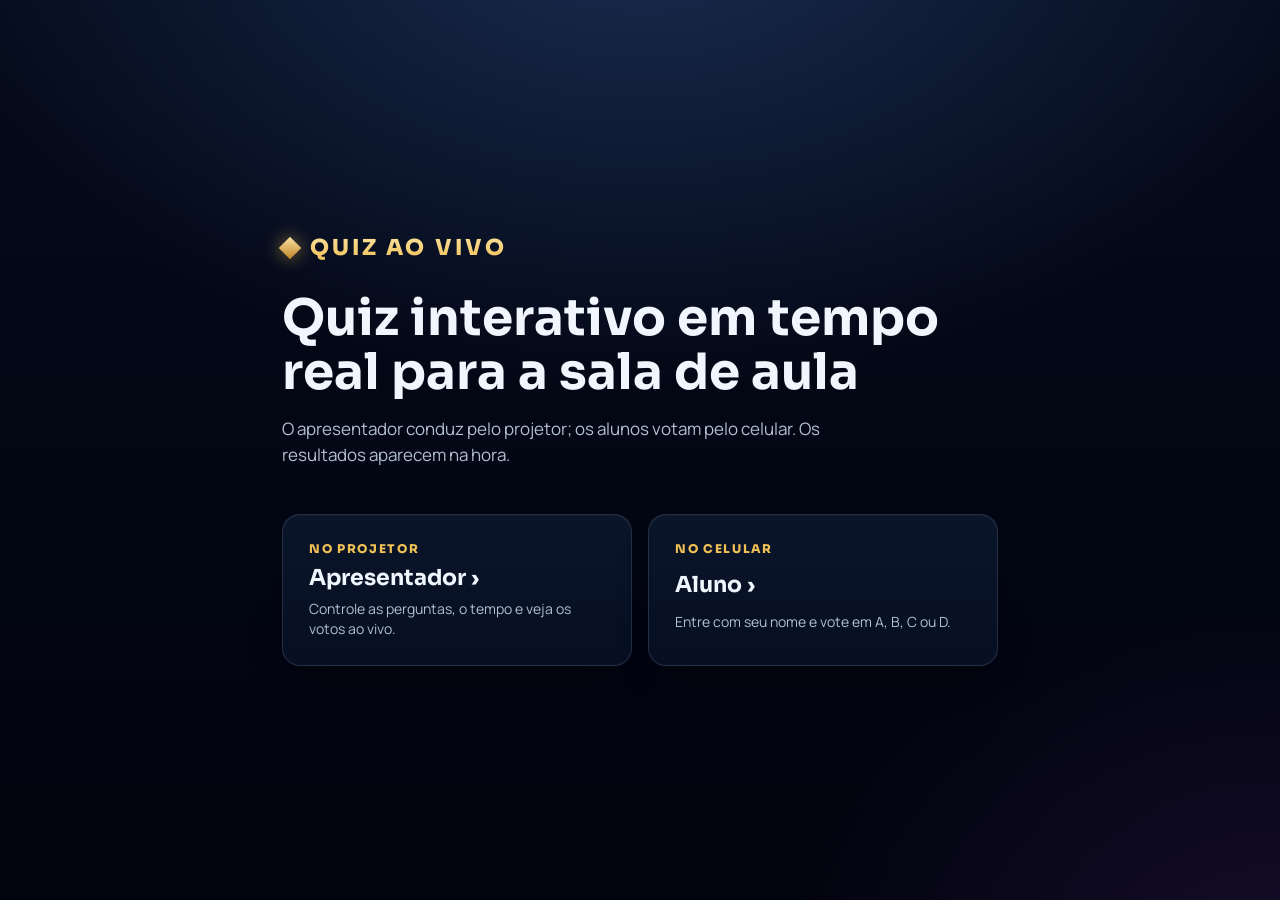
==== index.html @ 407c2910 "up show de fundeco" ====
<!DOCTYPE html>
<html lang="pt-BR">
<head>
<meta charset="UTF-8">
<meta name="viewport" content="width=device-width, initial-scale=1">
<title>Quiz ao vivo</title>
<link rel="preconnect" href="https://fonts.googleapis.com">
<link rel="preconnect" href="https://fonts.gstatic.com" crossorigin>
<link href="https://fonts.googleapis.com/css2?family=Sora:wght@400;600;700;800&family=Manrope:wght@400;500;600;700&display=swap" rel="stylesheet">
<link rel="stylesheet" href="styles.css">
<style>
  .home { max-width: 760px; margin: 0 auto; min-height: 100vh; display: flex; flex-direction: column; justify-content: center; gap: 30px; padding: 40px 22px; }
  .home .marca { font-size: 22px; }
  .home h1 { font-family: var(--fonte-display); font-size: clamp(30px, 6vw, 50px); line-height: 1.08; text-wrap: balance; }
  .home p { color: var(--tx-suave); font-size: 17px; line-height: 1.5; max-width: 56ch; }
  .acessos { display: grid; grid-template-columns: 1fr 1fr; gap: 16px; }
  .acesso { padding: 26px; text-decoration: none; color: var(--tx); display: grid; gap: 8px; transition: transform .14s ease, border-color .2s ease; }
  .acesso:hover { transform: translateY(-3px); border-color: var(--ouro); }
  .acesso .tag { font-family: var(--fonte-display); font-weight: 800; letter-spacing: .14em; text-transform: uppercase; font-size: 12px; color: var(--ouro); }
  .acesso .t { font-family: var(--fonte-display); font-weight: 700; font-size: 22px; }
  .acesso .d { color: var(--tx-suave); font-size: 14px; line-height: 1.4; }
  @media (max-width: 560px) { .acessos { grid-template-columns: 1fr; } }
</style>
</head>
<body>
<div class="home">
  <div class="marca"><span class="losango"></span><span class="nome">QUIZ AO VIVO</span></div>
  <div>
    <h1>Quiz interativo em tempo real para a sala de aula</h1>
    <p>O apresentador conduz pelo projetor; os alunos votam pelo celular. Os resultados aparecem na hora.</p>
  </div>
  <div class="acessos">
    <a class="acesso cartao" href="apresentador.html">
      <span class="tag">No projetor</span>
      <span class="t">Apresentador ›</span>
      <span class="d">Controle as perguntas, o tempo e veja os votos ao vivo.</span>
    </a>
    <a class="acesso cartao" href="aluno.html">
      <span class="tag">No celular</span>
      <span class="t">Aluno ›</span>
      <span class="d">Entre com seu nome e vote em A, B, C ou D.</span>
    </a>
  </div>
</div>
</body>
</html>
---- styles.css ----
/* ============================================================================
   STYLES.CSS  —  Sistema visual compartilhado (apresentador + aluno)
   ----------------------------------------------------------------------------
   Estética "game-show" ORIGINAL: fundo azul-noite profundo, destaques em
   dourado/âmbar, e as quatro opções A/B/C/D em cores próprias.
   ========================================================================== */

:root {
  /* Fundo / superfícies */
  --bg-0:      oklch(0.15 0.035 264);   /* azul-noite mais escuro */
  --bg-1:      oklch(0.20 0.045 263);   /* painel */
  --bg-2:      oklch(0.26 0.050 262);   /* painel elevado */
  --linha:     oklch(0.40 0.05 262 / 0.55);

  /* Texto */
  --tx:        oklch(0.97 0.012 250);
  --tx-suave:  oklch(0.80 0.03 255);
  --tx-fraco:  oklch(0.62 0.03 258);

  /* Dourado / destaque */
  --ouro:      oklch(0.83 0.135 85);
  --ouro-claro:oklch(0.92 0.09 90);
  --ouro-escuro:oklch(0.66 0.13 75);

  /* Cores das opções (base + brilho) */
  --A:  oklch(0.62 0.16 252);  --A-glow: oklch(0.62 0.16 252 / 0.45);
  --B:  oklch(0.66 0.15 152);  --B-glow: oklch(0.66 0.15 152 / 0.45);
  --C:  oklch(0.70 0.16 56);   --C-glow: oklch(0.70 0.16 56 / 0.45);
  --D:  oklch(0.60 0.18 305);  --D-glow: oklch(0.60 0.18 305 / 0.45);

  /* Semânticas */
  --certo:   oklch(0.72 0.18 150);
  --errado:  oklch(0.63 0.20 25);

  --raio:    18px;
  --raio-sm: 12px;

  --fonte-display: "Sora", system-ui, sans-serif;
  --fonte-texto:   "Manrope", system-ui, sans-serif;
}

* { box-sizing: border-box; }

html, body {
  margin: 0;
  padding: 0;
  font-family: var(--fonte-texto);
  color: var(--tx);
  background:
    radial-gradient(1200px 800px at 50% -10%, oklch(0.30 0.07 262) 0%, transparent 60%),
    radial-gradient(900px 700px at 100% 110%, oklch(0.24 0.08 300 / 0.6) 0%, transparent 55%),
    linear-gradient(180deg, var(--bg-0), oklch(0.11 0.03 266));
  background-attachment: fixed;
  min-height: 100vh;
  -webkit-font-smoothing: antialiased;
}

h1, h2, h3 { font-family: var(--fonte-display); font-weight: 700; margin: 0; }

/* Marca/título do quiz */
.marca {
  display: inline-flex;
  align-items: center;
  gap: 12px;
  font-family: var(--fonte-display);
  font-weight: 800;
  letter-spacing: 0.14em;
  text-transform: uppercase;
}
.marca .losango {
  width: 16px; height: 16px;
  background: linear-gradient(135deg, var(--ouro-claro), var(--ouro-escuro));
  transform: rotate(45deg);
  box-shadow: 0 0 18px var(--ouro-glow, oklch(0.83 0.135 85 / 0.6));
}
.marca .nome {
  background: linear-gradient(180deg, var(--ouro-claro), var(--ouro));
  -webkit-background-clip: text; background-clip: text;
  color: transparent;
}

/* Chips / pílulas */
.chip {
  display: inline-flex; align-items: center; gap: 8px;
  padding: 8px 14px;
  border-radius: 999px;
  background: var(--bg-2);
  border: 1px solid var(--linha);
  font-weight: 600;
  font-size: 14px;
  color: var(--tx-suave);
}
.chip .ponto {
  width: 9px; height: 9px; border-radius: 50%;
  background: var(--certo);
  box-shadow: 0 0 0 3px oklch(0.72 0.18 150 / 0.25);
}
.chip .ponto.off { background: var(--tx-fraco); box-shadow: none; }

/* Cartões */
.cartao {
  background: linear-gradient(180deg, var(--bg-1), oklch(0.17 0.04 264));
  border: 1px solid var(--linha);
  border-radius: var(--raio);
  box-shadow: 0 20px 50px -28px oklch(0 0 0 / 0.8), inset 0 1px 0 oklch(1 0 0 / 0.04);
}

/* Botões de controle (apresentador) */
.btn {
  font-family: var(--fonte-display);
  font-weight: 700;
  font-size: 17px;
  letter-spacing: 0.01em;
  border: 1px solid var(--linha);
  background: var(--bg-2);
  color: var(--tx);
  padding: 16px 22px;
  border-radius: var(--raio-sm);
  cursor: pointer;
  transition: transform .12s ease, filter .15s ease, background .15s ease, opacity .15s ease;
  display: inline-flex; align-items: center; justify-content: center; gap: 10px;
}
.btn:hover { transform: translateY(-2px); filter: brightness(1.08); }
.btn:active { transform: translateY(0); }
.btn:disabled { opacity: .4; cursor: not-allowed; transform: none; filter: none; }

.btn-ouro {
  background: linear-gradient(180deg, var(--ouro-claro), var(--ouro-escuro));
  color: oklch(0.22 0.05 70);
  border-color: oklch(0.7 0.13 80);
  box-shadow: 0 10px 28px -10px oklch(0.83 0.135 85 / 0.6);
}
.btn-verde { background: linear-gradient(180deg, oklch(0.72 0.17 150), oklch(0.55 0.16 150)); color: #04140c; border-color: oklch(0.6 0.16 150); }
.btn-fantasma { background: transparent; }

/* Badge da letra da opção */
.letra {
  flex: none;
  display: grid; place-items: center;
  font-family: var(--fonte-display);
  font-weight: 800;
  color: var(--tx);
  background: var(--op-cor, var(--bg-2));
  box-shadow: 0 0 24px -6px var(--op-glow, transparent), inset 0 1px 0 oklch(1 0 0 / 0.25);
}

/* Mapeia classes de opção -> variáveis de cor */
.op-A { --op-cor: var(--A); --op-glow: var(--A-glow); }
.op-B { --op-cor: var(--B); --op-glow: var(--B-glow); }
.op-C { --op-cor: var(--C); --op-glow: var(--C-glow); }
.op-D { --op-cor: var(--D); --op-glow: var(--D-glow); }

/* utilidades */
.esconder { display: none !important; }
.mono { font-family: ui-monospace, "SF Mono", Menlo, monospace; }

@keyframes surgir { from { opacity: 0; transform: translateY(8px); } to { opacity: 1; transform: none; } }
@keyframes pulso  { 0%,100% { opacity: 1; } 50% { opacity: .55; } }
@keyframes brilho-ouro {
  0%,100% { box-shadow: 0 0 0 0 oklch(0.83 0.135 85 / 0.0); }
  50%     { box-shadow: 0 0 30px 4px oklch(0.83 0.135 85 / 0.35); }
}
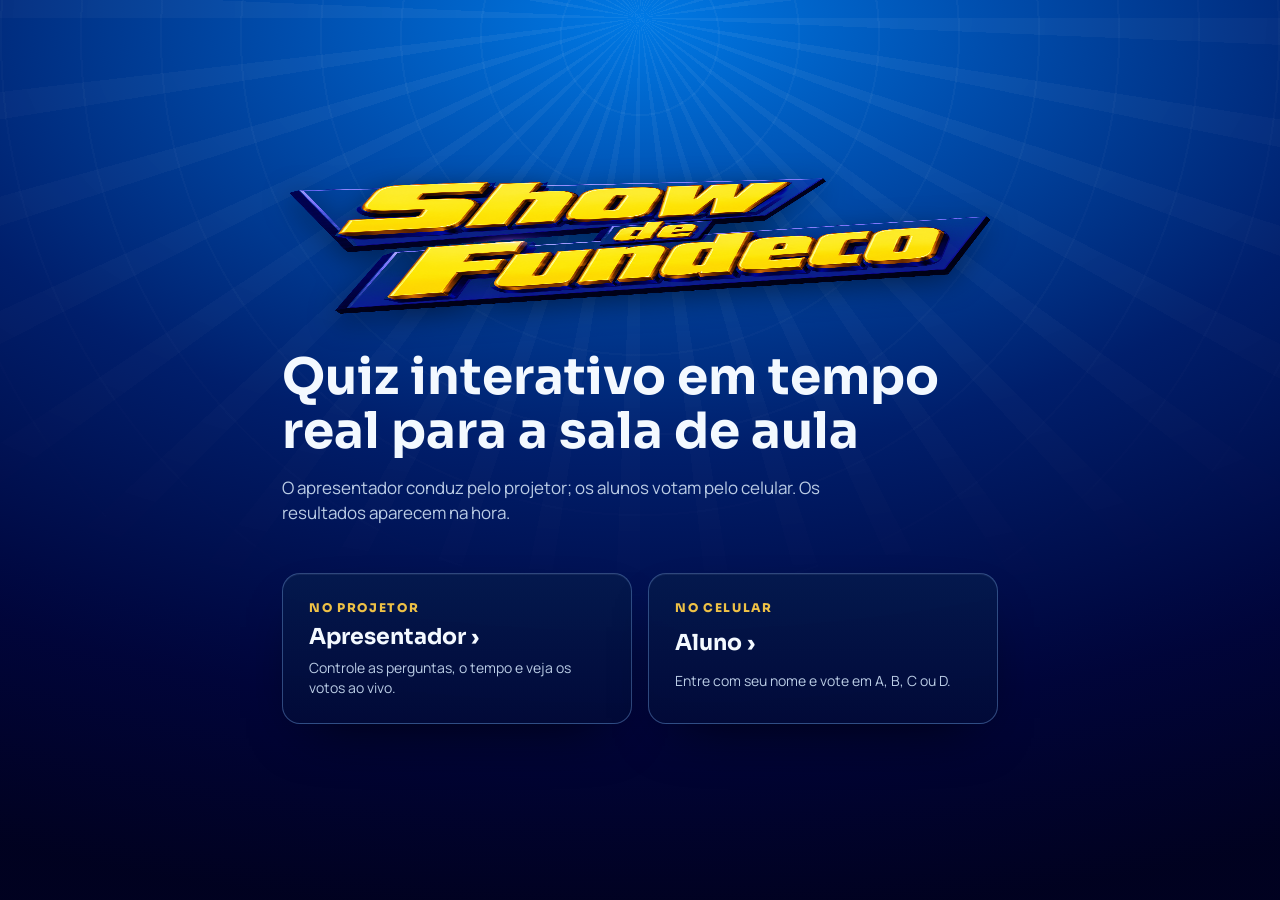
==== commit b1e8b876: "mudança de visual" ====
--- a/index.html
+++ b/index.html
@@ -24,7 +24,7 @@
 </head>
 <body>
 <div class="home">
-  <div class="marca"><span class="losango"></span><span class="nome">QUIZ AO VIVO</span></div>
+  <img class="logo logo-lg" src="assets/logo.png" alt="Show de Fundeco" style="height:140px;margin-bottom:4px;">
   <div>
     <h1>Quiz interativo em tempo real para a sala de aula</h1>
     <p>O apresentador conduz pelo projetor; os alunos votam pelo celular. Os resultados aparecem na hora.</p>
--- a/styles.css
+++ b/styles.css
@@ -1,36 +1,35 @@
 /* ============================================================================
    STYLES.CSS  —  Sistema visual compartilhado (apresentador + aluno)
    ----------------------------------------------------------------------------
-   Estética "game-show" ORIGINAL: fundo azul-noite profundo, destaques em
-   dourado/âmbar, e as quatro opções A/B/C/D em cores próprias.
+   Estética "palco de auditório": holofote azul radial, raios de luz,
+   molduras douradas e botões com brilho metálico. Logo dourada do quiz.
    ========================================================================== */
 
 :root {
-  /* Fundo / superfícies */
-  --bg-0:      oklch(0.15 0.035 264);   /* azul-noite mais escuro */
-  --bg-1:      oklch(0.20 0.045 263);   /* painel */
-  --bg-2:      oklch(0.26 0.050 262);   /* painel elevado */
-  --linha:     oklch(0.40 0.05 262 / 0.55);
+  /* Azuis do palco */
+  --bg-0:      oklch(0.17 0.095 264);
+  --bg-1:      oklch(0.24 0.105 263);   /* painel */
+  --bg-2:      oklch(0.30 0.105 262);   /* painel elevado */
+  --linha:     oklch(0.58 0.10 258 / 0.55);
 
   /* Texto */
-  --tx:        oklch(0.97 0.012 250);
-  --tx-suave:  oklch(0.80 0.03 255);
-  --tx-fraco:  oklch(0.62 0.03 258);
+  --tx:        oklch(0.98 0.012 250);
+  --tx-suave:  oklch(0.84 0.04 255);
+  --tx-fraco:  oklch(0.68 0.05 258);
 
-  /* Dourado / destaque */
-  --ouro:      oklch(0.83 0.135 85);
-  --ouro-claro:oklch(0.92 0.09 90);
-  --ouro-escuro:oklch(0.66 0.13 75);
+  /* Dourado */
+  --ouro:       oklch(0.83 0.145 88);
+  --ouro-claro: oklch(0.93 0.10 92);
+  --ouro-escuro:oklch(0.64 0.14 72);
 
   /* Cores das opções (base + brilho) */
-  --A:  oklch(0.62 0.16 252);  --A-glow: oklch(0.62 0.16 252 / 0.45);
-  --B:  oklch(0.66 0.15 152);  --B-glow: oklch(0.66 0.15 152 / 0.45);
-  --C:  oklch(0.70 0.16 56);   --C-glow: oklch(0.70 0.16 56 / 0.45);
-  --D:  oklch(0.60 0.18 305);  --D-glow: oklch(0.60 0.18 305 / 0.45);
+  --A:  oklch(0.62 0.17 252);  --A-glow: oklch(0.62 0.17 252 / 0.55);
+  --B:  oklch(0.66 0.16 152);  --B-glow: oklch(0.66 0.16 152 / 0.55);
+  --C:  oklch(0.70 0.17 56);   --C-glow: oklch(0.70 0.17 56 / 0.55);
+  --D:  oklch(0.60 0.19 305);  --D-glow: oklch(0.60 0.19 305 / 0.55);
 
-  /* Semânticas */
-  --certo:   oklch(0.72 0.18 150);
-  --errado:  oklch(0.63 0.20 25);
+  --certo:   oklch(0.74 0.19 150);
+  --errado:  oklch(0.63 0.21 25);
 
   --raio:    18px;
   --raio-sm: 12px;
@@ -42,113 +41,119 @@
 * { box-sizing: border-box; }
 
 html, body {
-  margin: 0;
-  padding: 0;
+  margin: 0; padding: 0;
   font-family: var(--fonte-texto);
   color: var(--tx);
-  background:
-    radial-gradient(1200px 800px at 50% -10%, oklch(0.30 0.07 262) 0%, transparent 60%),
-    radial-gradient(900px 700px at 100% 110%, oklch(0.24 0.08 300 / 0.6) 0%, transparent 55%),
-    linear-gradient(180deg, var(--bg-0), oklch(0.11 0.03 266));
-  background-attachment: fixed;
   min-height: 100vh;
   -webkit-font-smoothing: antialiased;
+  position: relative;
+}
+/* Fundo de palco: holofote central + raios + vinheta */
+body::before {
+  content: "";
+  position: fixed; inset: 0; z-index: -2;
+  background:
+    radial-gradient(125% 100% at 50% 2%, oklch(0.58 0.19 252) 0%, oklch(0.44 0.17 256) 22%, oklch(0.28 0.14 261) 48%, oklch(0.17 0.10 265) 78%, oklch(0.12 0.07 267) 100%);
+}
+body::after {
+  content: "";
+  position: fixed; inset: 0; z-index: -1; pointer-events: none;
+  /* raios sutis saindo do alto + anéis concêntricos */
+  background:
+    repeating-conic-gradient(from 0deg at 50% 2%,
+       oklch(1 0 0 / 0.06) 0deg, oklch(1 0 0 / 0.06) 2.4deg,
+       transparent 2.4deg, transparent 9deg),
+    repeating-radial-gradient(circle at 50% 4%,
+       transparent 0 78px, oklch(1 0 0 / 0.045) 78px 80px);
+  -webkit-mask-image: radial-gradient(120% 95% at 50% 2%, #000 0%, transparent 72%);
+          mask-image: radial-gradient(120% 95% at 50% 2%, #000 0%, transparent 72%);
 }
 
 h1, h2, h3 { font-family: var(--fonte-display); font-weight: 700; margin: 0; }
 
-/* Marca/título do quiz */
-.marca {
-  display: inline-flex;
-  align-items: center;
-  gap: 12px;
-  font-family: var(--fonte-display);
-  font-weight: 800;
-  letter-spacing: 0.14em;
-  text-transform: uppercase;
-}
-.marca .losango {
-  width: 16px; height: 16px;
-  background: linear-gradient(135deg, var(--ouro-claro), var(--ouro-escuro));
-  transform: rotate(45deg);
-  box-shadow: 0 0 18px var(--ouro-glow, oklch(0.83 0.135 85 / 0.6));
-}
-.marca .nome {
-  background: linear-gradient(180deg, var(--ouro-claro), var(--ouro));
-  -webkit-background-clip: text; background-clip: text;
-  color: transparent;
-}
+/* Logo do quiz */
+.logo { display: block; height: 64px; width: auto; filter: drop-shadow(0 6px 14px oklch(0 0 0 / 0.5)); }
+.logo-sm { height: 40px; }
+.logo-lg { height: 120px; }
 
 /* Chips / pílulas */
 .chip {
   display: inline-flex; align-items: center; gap: 8px;
-  padding: 8px 14px;
-  border-radius: 999px;
-  background: var(--bg-2);
+  padding: 8px 14px; border-radius: 999px;
+  background: oklch(0.22 0.09 263 / 0.85);
   border: 1px solid var(--linha);
-  font-weight: 600;
-  font-size: 14px;
-  color: var(--tx-suave);
+  font-weight: 600; font-size: 14px; color: var(--tx-suave);
 }
-.chip .ponto {
-  width: 9px; height: 9px; border-radius: 50%;
-  background: var(--certo);
-  box-shadow: 0 0 0 3px oklch(0.72 0.18 150 / 0.25);
-}
+.chip .ponto { width: 9px; height: 9px; border-radius: 50%; background: var(--certo); box-shadow: 0 0 0 3px oklch(0.74 0.19 150 / 0.25); }
 .chip .ponto.off { background: var(--tx-fraco); box-shadow: none; }
+.chip-ouro { color: var(--ouro-claro); border-color: oklch(0.7 0.12 82 / 0.7); background: oklch(0.45 0.1 80 / 0.18); }
 
 /* Cartões */
 .cartao {
-  background: linear-gradient(180deg, var(--bg-1), oklch(0.17 0.04 264));
+  background: linear-gradient(180deg, oklch(0.24 0.10 263 / 0.92), oklch(0.18 0.09 265 / 0.92));
   border: 1px solid var(--linha);
   border-radius: var(--raio);
-  box-shadow: 0 20px 50px -28px oklch(0 0 0 / 0.8), inset 0 1px 0 oklch(1 0 0 / 0.04);
+  box-shadow: 0 24px 60px -30px oklch(0 0 0 / 0.85), inset 0 1px 0 oklch(1 0 0 / 0.06);
+  backdrop-filter: blur(2px);
+}
+/* Moldura dourada (cartão de destaque, ex.: pergunta) */
+.moldura {
+  border: 2px solid transparent;
+  background:
+    linear-gradient(180deg, oklch(0.24 0.10 263 / 0.95), oklch(0.17 0.09 265 / 0.95)) padding-box,
+    linear-gradient(180deg, var(--ouro-claro), var(--ouro-escuro)) border-box;
+  box-shadow: 0 24px 60px -30px oklch(0 0 0 / 0.85), 0 0 26px -10px oklch(0.83 0.145 88 / 0.4), inset 0 1px 0 oklch(1 0 0 / 0.08);
 }
 
-/* Botões de controle (apresentador) */
+/* Botões de controle */
 .btn {
-  font-family: var(--fonte-display);
-  font-weight: 700;
-  font-size: 17px;
-  letter-spacing: 0.01em;
-  border: 1px solid var(--linha);
-  background: var(--bg-2);
-  color: var(--tx);
-  padding: 16px 22px;
-  border-radius: var(--raio-sm);
-  cursor: pointer;
-  transition: transform .12s ease, filter .15s ease, background .15s ease, opacity .15s ease;
+  font-family: var(--fonte-display); font-weight: 700; font-size: 17px; letter-spacing: 0.01em;
+  border: 1px solid var(--linha); background: linear-gradient(180deg, var(--bg-2), var(--bg-1));
+  color: var(--tx); padding: 16px 22px; border-radius: var(--raio-sm); cursor: pointer;
+  transition: transform .12s ease, filter .15s ease, opacity .15s ease;
   display: inline-flex; align-items: center; justify-content: center; gap: 10px;
 }
-.btn:hover { transform: translateY(-2px); filter: brightness(1.08); }
+.btn:hover { transform: translateY(-2px); filter: brightness(1.1); }
 .btn:active { transform: translateY(0); }
 .btn:disabled { opacity: .4; cursor: not-allowed; transform: none; filter: none; }
-
 .btn-ouro {
   background: linear-gradient(180deg, var(--ouro-claro), var(--ouro-escuro));
-  color: oklch(0.22 0.05 70);
-  border-color: oklch(0.7 0.13 80);
-  box-shadow: 0 10px 28px -10px oklch(0.83 0.135 85 / 0.6);
+  color: oklch(0.24 0.06 70); border-color: oklch(0.7 0.13 80);
+  box-shadow: 0 10px 28px -10px oklch(0.83 0.145 88 / 0.65), inset 0 1px 0 oklch(1 0 0 / 0.4);
+  text-shadow: 0 1px 0 oklch(1 0 0 / 0.3);
 }
-.btn-verde { background: linear-gradient(180deg, oklch(0.72 0.17 150), oklch(0.55 0.16 150)); color: #04140c; border-color: oklch(0.6 0.16 150); }
-.btn-fantasma { background: transparent; }
+.btn-verde { background: linear-gradient(180deg, oklch(0.74 0.18 150), oklch(0.56 0.16 150)); color: #04140c; border-color: oklch(0.62 0.16 150); }
+.btn-fantasma { background: oklch(0.22 0.08 263 / 0.6); }
 
-/* Badge da letra da opção */
+/* Badge da letra (com aro dourado) */
 .letra {
-  flex: none;
-  display: grid; place-items: center;
-  font-family: var(--fonte-display);
-  font-weight: 800;
-  color: var(--tx);
+  flex: none; display: grid; place-items: center;
+  font-family: var(--fonte-display); font-weight: 800; color: #fff;
   background: var(--op-cor, var(--bg-2));
-  box-shadow: 0 0 24px -6px var(--op-glow, transparent), inset 0 1px 0 oklch(1 0 0 / 0.25);
+  box-shadow: 0 0 0 2px var(--ouro), inset 0 2px 0 oklch(1 0 0 / 0.35), inset 0 -3px 6px oklch(0 0 0 / 0.3), 0 0 22px -6px var(--op-glow, transparent);
+  text-shadow: 0 2px 3px oklch(0 0 0 / 0.4);
 }
 
-/* Mapeia classes de opção -> variáveis de cor */
 .op-A { --op-cor: var(--A); --op-glow: var(--A-glow); }
 .op-B { --op-cor: var(--B); --op-glow: var(--B-glow); }
 .op-C { --op-cor: var(--C); --op-glow: var(--C-glow); }
 .op-D { --op-cor: var(--D); --op-glow: var(--D-glow); }
+
+/* ---- Ranking (compartilhado) ---- */
+.rank-lista { display: grid; gap: 8px; }
+.rank-item {
+  display: grid; grid-template-columns: 30px 1fr auto; align-items: center; gap: 10px;
+  padding: 9px 12px; border-radius: 11px;
+  background: oklch(0.27 0.09 263 / 0.7); border: 1px solid var(--linha);
+}
+.rank-item .pos { font-family: var(--fonte-display); font-weight: 800; font-size: 15px; color: var(--tx-fraco); text-align: center; }
+.rank-item .rnome { font-weight: 600; font-size: 15px; overflow: hidden; text-overflow: ellipsis; white-space: nowrap; }
+.rank-item .rpts { font-family: var(--fonte-display); font-weight: 800; font-size: 16px; color: var(--ouro-claro); }
+.rank-item.eu { border-color: var(--ouro); box-shadow: 0 0 0 1px var(--ouro); }
+.rank-item.top1 { background: linear-gradient(180deg, oklch(0.5 0.12 86 / 0.4), oklch(0.3 0.09 263 / 0.6)); border-color: oklch(0.75 0.13 85); }
+.rank-item.top1 .pos, .rank-item.top2 .pos, .rank-item.top3 .pos { color: var(--ouro); font-size: 17px; }
+.rank-item.top2 { background: oklch(0.4 0.02 250 / 0.45); }
+.rank-vazio { color: var(--tx-fraco); font-size: 13.5px; text-align: center; padding: 14px 0; }
 
 /* utilidades */
 .esconder { display: none !important; }
@@ -157,6 +162,6 @@
 @keyframes surgir { from { opacity: 0; transform: translateY(8px); } to { opacity: 1; transform: none; } }
 @keyframes pulso  { 0%,100% { opacity: 1; } 50% { opacity: .55; } }
 @keyframes brilho-ouro {
-  0%,100% { box-shadow: 0 0 0 0 oklch(0.83 0.135 85 / 0.0); }
-  50%     { box-shadow: 0 0 30px 4px oklch(0.83 0.135 85 / 0.35); }
+  0%,100% { box-shadow: 0 0 0 2px var(--certo), 0 0 0 0 oklch(0.74 0.19 150 / 0.0); }
+  50%     { box-shadow: 0 0 0 2px var(--certo), 0 0 34px 4px oklch(0.74 0.19 150 / 0.5); }
 }
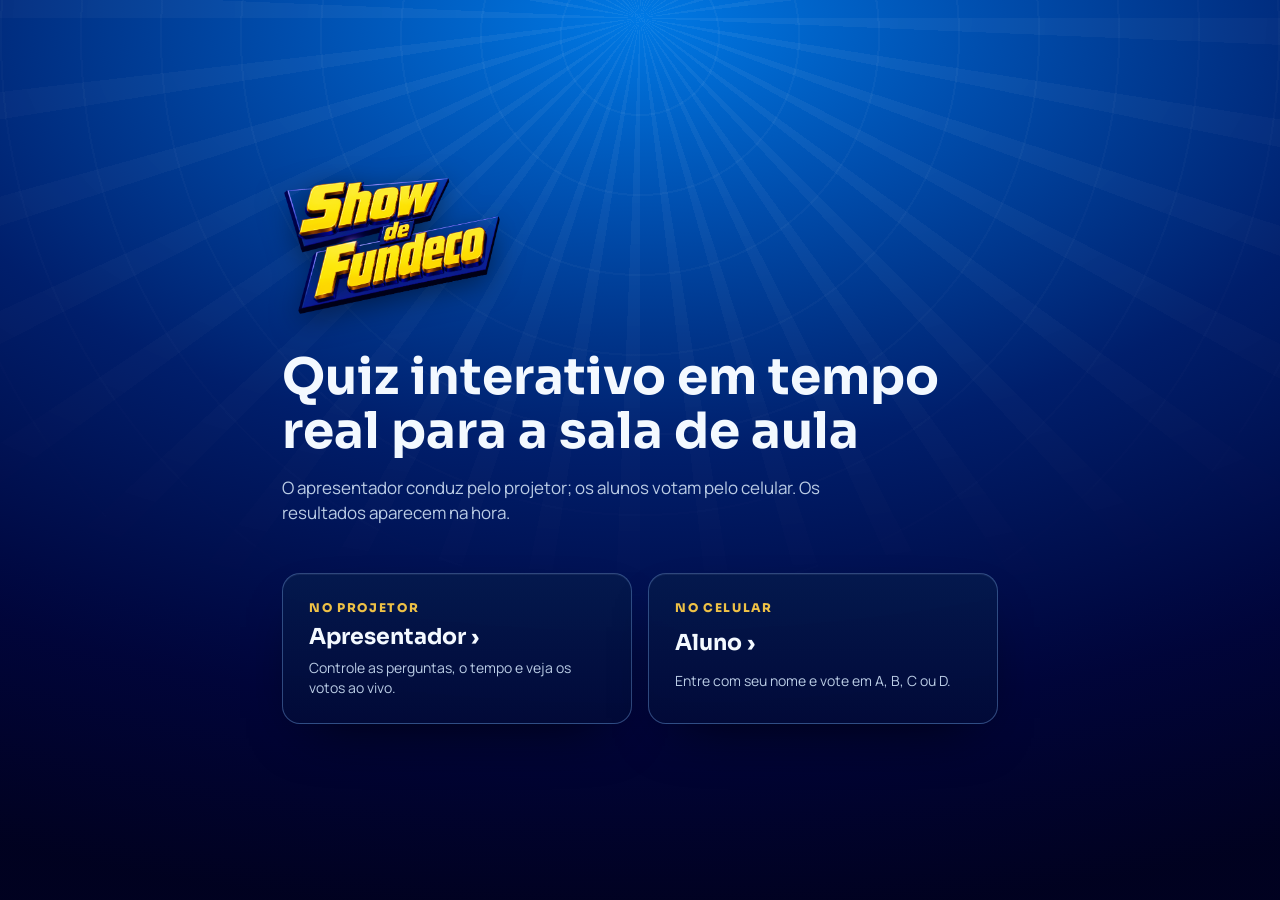
==== commit a4b679d2: "correção de desing" ====
--- a/index.html
+++ b/index.html
@@ -24,7 +24,7 @@
 </head>
 <body>
 <div class="home">
-  <img class="logo logo-lg" src="assets/logo.png" alt="Show de Fundeco" style="height:140px;margin-bottom:4px;">
+  <img class="logo logo-lg" src="assets/logo.png" alt="Show de Fundeco" style="height:140px;margin-bottom:4px;width:auto;align-self:flex-start;">
   <div>
     <h1>Quiz interativo em tempo real para a sala de aula</h1>
     <p>O apresentador conduz pelo projetor; os alunos votam pelo celular. Os resultados aparecem na hora.</p>
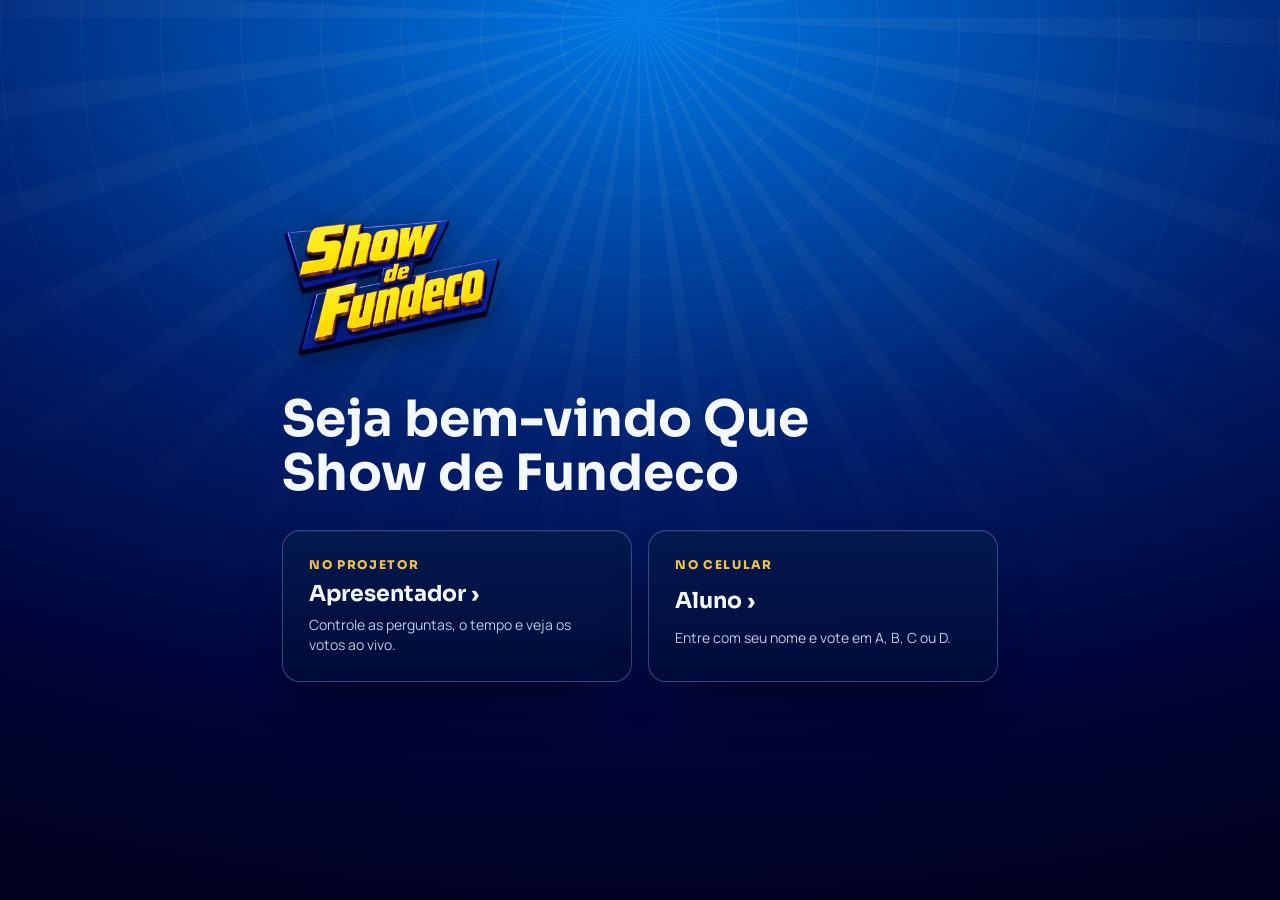
==== commit 65540298: "mudança de ranking, nova tela" ====
--- a/index.html
+++ b/index.html
@@ -26,8 +26,7 @@
 <div class="home">
   <img class="logo logo-lg" src="assets/logo.png" alt="Show de Fundeco" style="height:140px;margin-bottom:4px;width:auto;align-self:flex-start;">
   <div>
-    <h1>Quiz interativo em tempo real para a sala de aula</h1>
-    <p>O apresentador conduz pelo projetor; os alunos votam pelo celular. Os resultados aparecem na hora.</p>
+    <h1>Seja bem-vindo Que Show de Fundeco</h1>
   </div>
   <div class="acessos">
     <a class="acesso cartao" href="apresentador.html">
